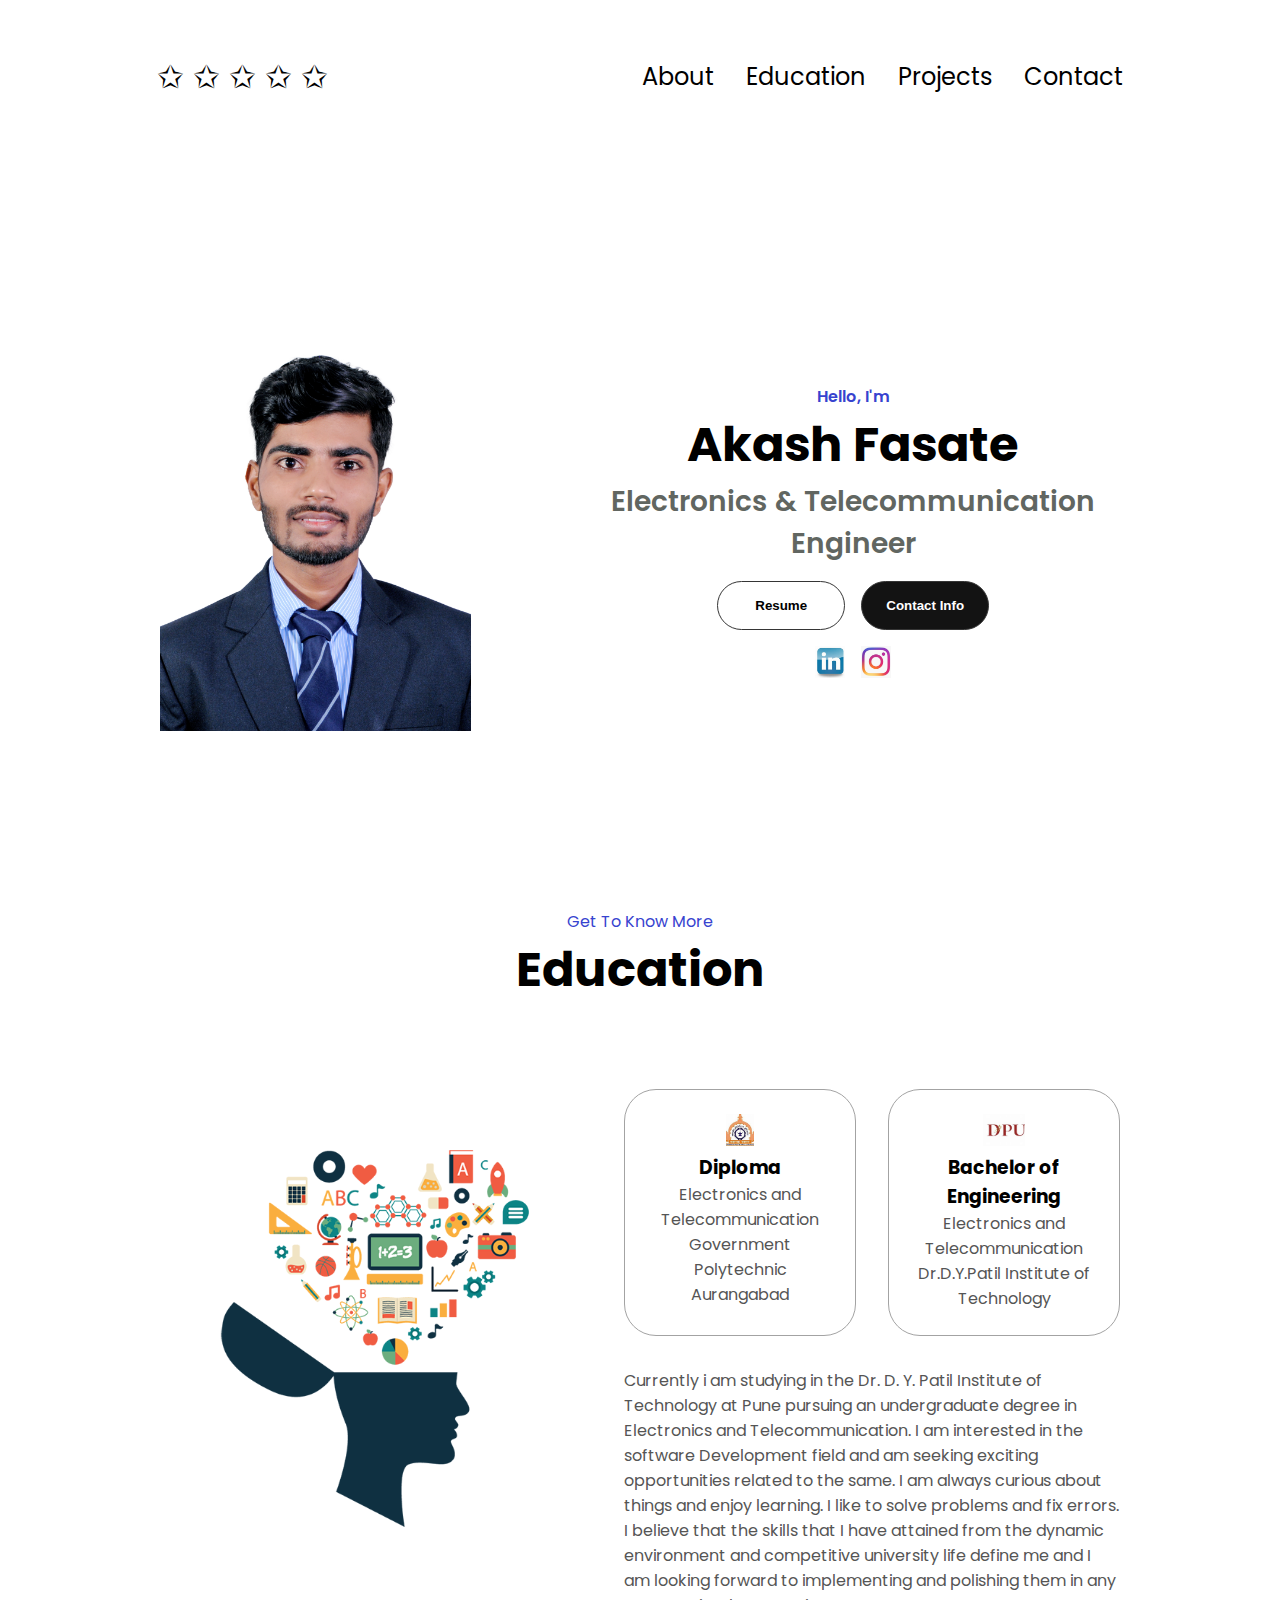
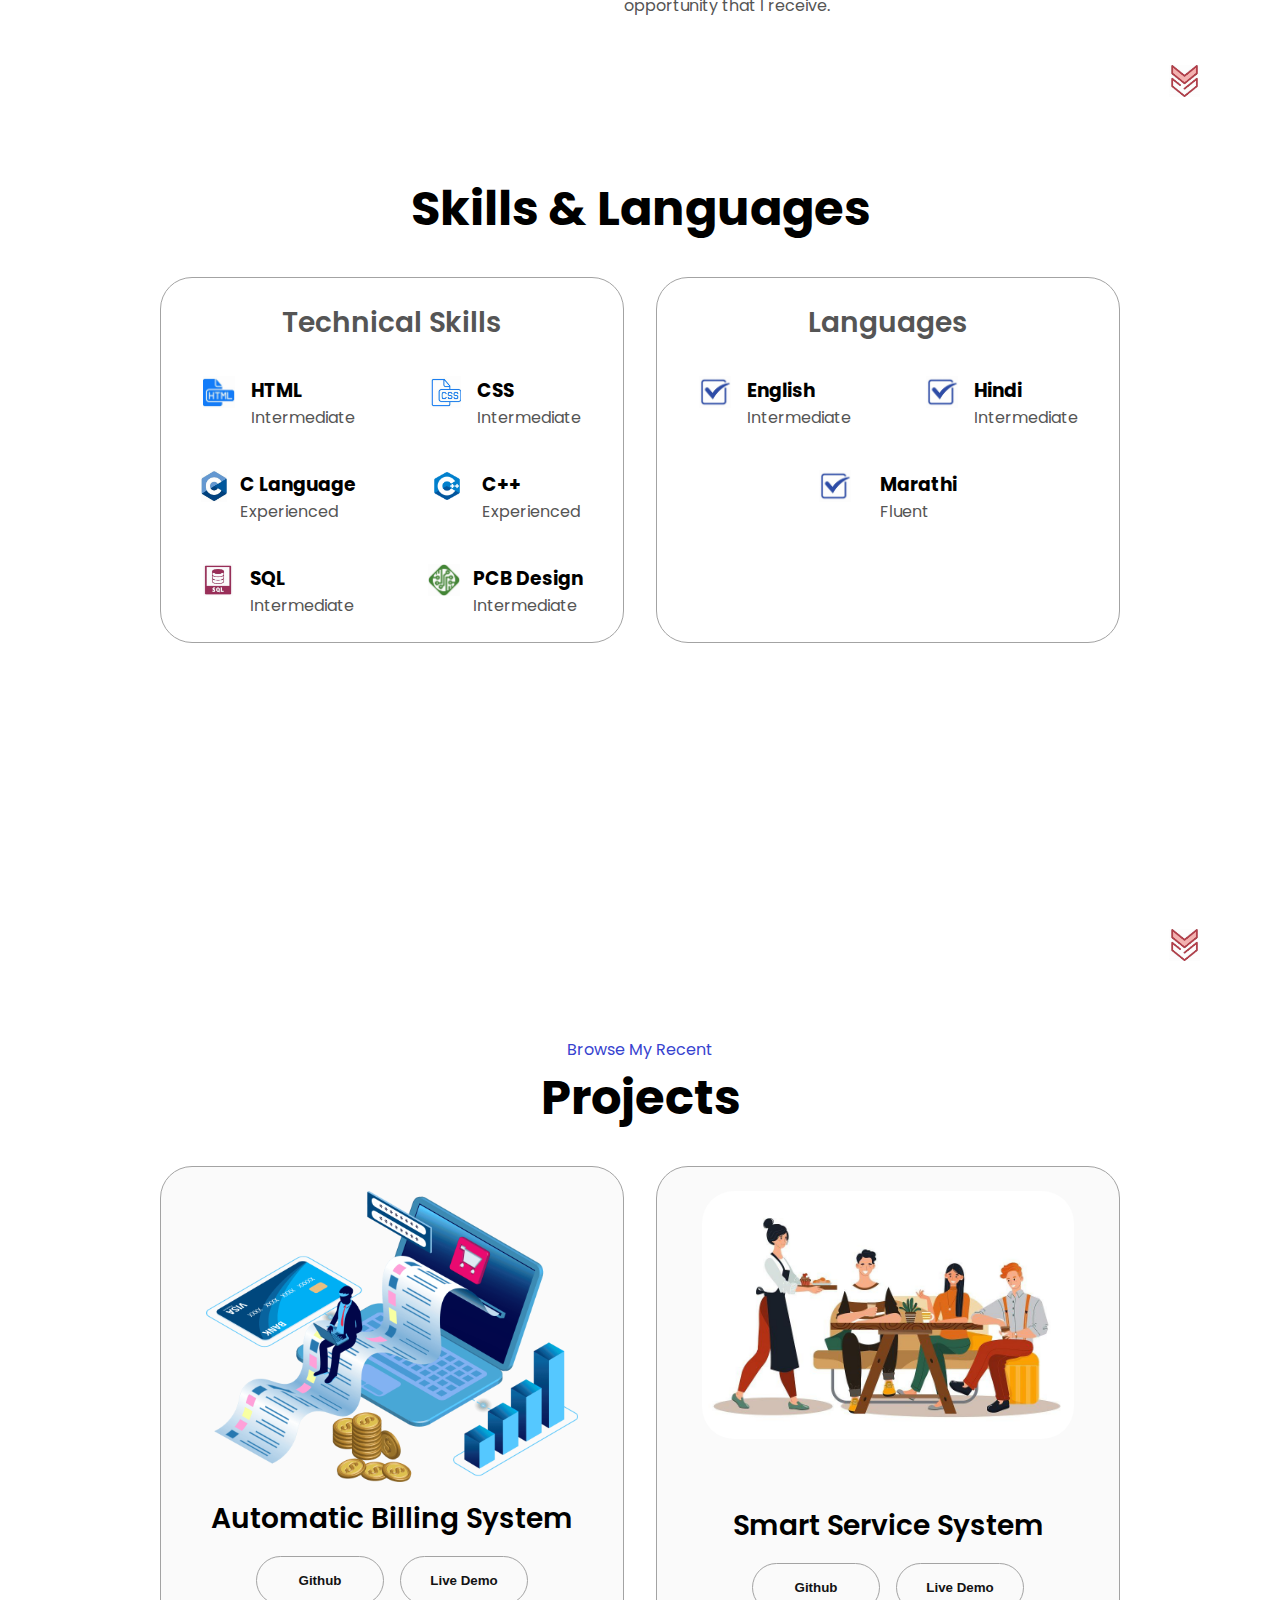
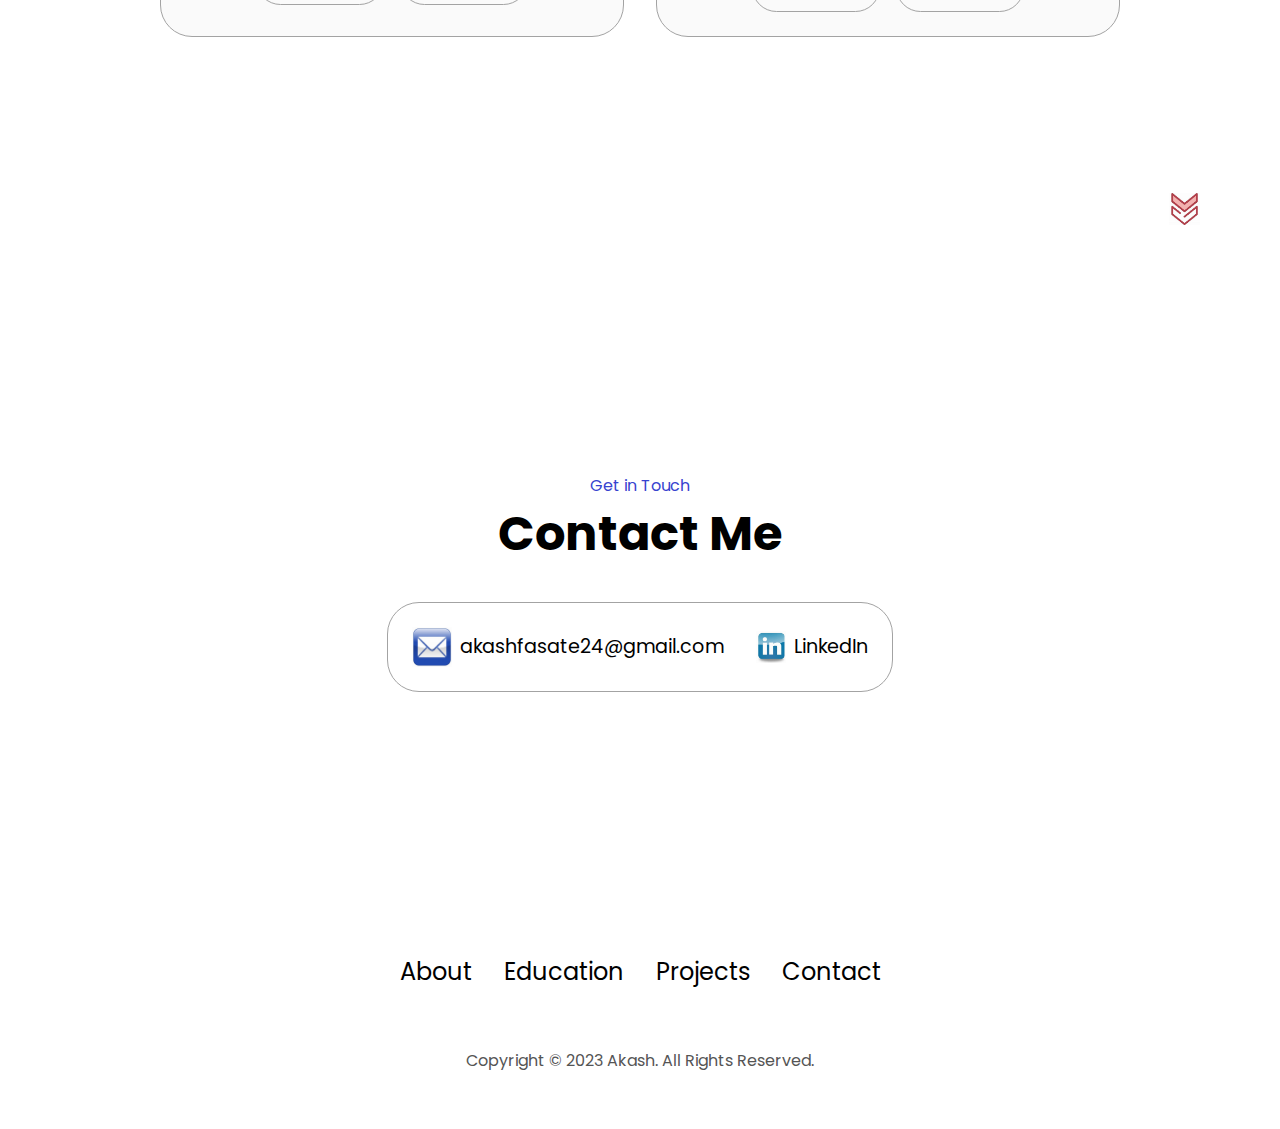
==== index.html @ 1e416995 "Add files via upload" ====
<!DOCTYPE html>
<html lang="en">
  <head>
    <meta charset="UTF-8" />
    <meta http-equiv="X-UA-Compatible" content="IE=edge" />
    <link rel="shortcut icon" href="Akash photo.jpg" type="image/x-icon">
    <meta name="viewport" content="width=device-width, initial-scale=1.0" />
    <title>Akash Fasate</title>
    <link rel="stylesheet" href="style.css" />
    <link rel="stylesheet" href="mediaqueries.css" />
  </head>
  <body>
    <nav id="desktop-nav">
      <div class="logo"> &#10025  &#10025 &#10025 &#10025 &#10025</div>
      <div>
        <ul class="nav-links">
          <li><a href="#about">About</a></li>
          <li><a href="#experience">Education</a></li>
          <li><a href="#projects">Projects</a></li>
          <li><a href="#contact">Contact</a></li>
        </ul>
      </div>
    </nav>
    <nav id="hamburger-nav">
      <div class="logo">&#10025  &#10025 &#10025 &#10025 &#10025</div>
      <div class="hamburger-menu">
        <div class="hamburger-icon" onclick="toggleMenu()">
          <span></span>
          <span></span>
          <span></span>
        </div>
        <div class="menu-links">
          <li><a href="#about" onclick="toggleMenu()">About</a></li>
          <li><a href="#experience" onclick="toggleMenu()">Experience</a></li>
          <li><a href="#projects" onclick="toggleMenu()">Projects</a></li>
          <li><a href="#contact" onclick="toggleMenu()">Contact</a></li>
        </div>
      </div>
    </nav>
    <section id="profile">
      <div class="section__pic-container">
        <img src="Akash photo.jpg" alt="Akash profile picture" />
      </div>
      <div class="section__text">
        <p class="section_text_p1">Hello, I'm</p>
        <h1 class="title">Akash Fasate</h1>
        <p class="section_text_p2">Electronics & Telecommunication Engineer</p>
        <div class="btn-container">
          <button
            class="btn btn-color-2">
            <a href="Resume.html">Resume</a>
           
          </button>
          <button class="btn btn-color-1" onclick="location.href='./#contact'">
            Contact Info
          </button>
        </div>
        <div id="socials-container">
          <img
            src="linked in.jpeg"
            alt="My LinkedIn profile"
            class="icon"
            onclick="location.href='https://linkedin.com/'"
          />
          <img
            src="insta.jpeg"
            alt="My insta profile"
            class="icon"
            onclick="location.href='https://instagram.com/_akash_fasate_24?utm_source=qr&igshid=NGExMmI2YTkyZg%3D%3D'"
          />
        </div>
      </div>
    </section>
    <section id="about">
      <p class="section_text_p1">Get To Know More</p>
      <h1 class="title">Education</h1>
      <div class="section-container">
        <div class="section__pic-container">
          <img
            src="main.png"
            alt="eduaction picture"
            class="about-pic"
          />
        </div>
        <div class="about-details-container">
          <div class="about-containers">
            <div class="details-container">
              <img
                src="gpa.jpeg"
                alt="Experience icon"
                class="icon"
              />
              <h3>Diploma</h3>
              <p>Electronics and Telecommunication<br />Government Polytechnic Aurangabad</p>
            </div>
            <div class="details-container">
              <img
                src="dpu.jpeg"
                alt="Education icon"
                class="icon"
              />
              <h3>Bachelor of Engineering</h3>
              <p>Electronics and Telecommunication<br />Dr.D.Y.Patil Institute of Technology</p>
            </div>
          </div>
          <div class="text-container">
            <p>
                Currently i am studying in the Dr. D. Y. Patil Institute of Technology at Pune  pursuing an undergraduate degree in Electronics and Telecommunication. I am interested in the software Development field and am seeking exciting opportunities related to the same. I am always curious about things and enjoy learning. I like to solve problems and fix errors. I believe that the skills that I have attained from the dynamic environment and competitive university life define me and I am looking forward to implementing and polishing them in any opportunity that I receive.
            </p>
          </div>
        </div>
      </div>
      <img
        src="arrow.jpeg"
        alt="Arrow icon"
        class="icon arrow"
        onclick="location.href='./#experience'"
      />
    </section>
    <section id="experience">
      <p class="section_text_p1"></p>
      <h1 class="title">Skills & Languages</h1>
      <div class="experience-details-container">
        <div class="about-containers">
          <div class="details-container">
            <h2 class="experience-sub-title">Technical Skills</h2>
            <div class="article-container">
              <article>
                <img
                  src="html.jpeg"
                  alt="html icon"
                  class="icon"
                />
                <div>
                  <h3>HTML</h3>
                  <p>Intermediate</p>
                </div>
              </article>
              <article>
                <img
                  src="css.jpeg"
                  alt="css icon"
                  class="icon"
                />
                <div>
                  <h3>CSS</h3>
                  <p>Intermediate</p>
                </div>
              </article>
              <article>
                <img
                  src="c.jpeg"
                  alt="c icon"
                  class="icon"
                />
                <div>
                  <h3>C Language</h3>
                  <p>Experienced</p>
                </div>
              </article>
              <article>
                <img
                  src="cpp.png"
                  alt="cpp icon"
                  class="icon"
                />
                <div>
                  <h3>C++</h3>
                  <p>Experienced</p>
                </div>
              </article>
              <article>
                <img
                  src="sql.jpeg"
                  alt="sql icon"
                  class="icon"
                />
                <div>
                  <h3>SQL</h3>
                  <p>Intermediate</p>
                </div>
              </article>
              <article>
                <img
                  src="pcb.jpeg"
                  alt="pcb"
                  class="icon"
                />
                <div>
                  <h3>PCB Design</h3>
                  <p>Intermediate</p>
                </div>
              </article>
            </div>
          </div>
          <div class="details-container">
            <h2 class="experience-sub-title">Languages</h2>
            <div class="article-container">
              <article>
                <img
                  src="right.jpeg"
                  alt="Experience icon"
                  class="icon"
                />
                <div>
                  <h3>English</h3>
                  <p>Intermediate</p>
                </div>
              </article>
              <article>
                <img
                  src="right.jpeg"
                  alt="Experience icon"
                  class="icon"
                />
                <div>
                  <h3>Hindi</h3>
                  <p>Intermediate</p>
                </div>
              </article>
              <article>
                <img
                  src="right.jpeg"
                  alt="Experience icon"
                  class="icon"
                />
                <div>
                  <h3>Marathi</h3>
                  <p>Fluent</p>
                </div>
              </article>
             
            </div>
          </div>
        </div>
      </div>
      <img
        src="arrow.jpeg"
        alt="Arrow icon"
        class="icon arrow"
        onclick="location.href='./#projects'"
      />
    </section>
    <section id="projects">
      <p class="section_text_p1">Browse My Recent</p>
      <h1 class="title">Projects</h1>
      <div class="experience-details-container">
        <div class="about-containers">
          <div class="details-container color-container">
            <div class="article-container">
              <img
                src="ak44.png"
                alt="Project 1"
                class="project-img"
              />
            </div>
            <h2 class="experience-sub-title project-title">Automatic Billing System</h2>
            <div class="btn-container">
              <button
                class="btn btn-color-2 project-btn"
                onclick="location.href='https://github.com/AkashFasate24'"
              >
                Github
              </button>
              <button
                class="btn btn-color-2 project-btn"
                onclick="location.href='https://github.com/AkashFasate24'"
              >
                Live Demo
              </button>
            </div>
          </div>
          <div class="details-container color-container">
            <div class="article-container">
              <img
                src="ak11.jpg"
                alt="Project 2"
                class="project-img"
              />
            </div>
            <br/>
            <br/>
            <h2 class="experience-sub-title project-title">Smart Service System</h2>
            <div class="btn-container">
              <button
                class="btn btn-color-2 project-btn"
                onclick="location.href='https://github.com/AkashFasate24'"
              >
                Github
              </button>
              <button
                class="btn btn-color-2 project-btn"
                onclick="location.href='https://github.com/AkashFasate24'"
              >
                Live Demo
              </button>
            </div>
          </div>
         
        </div>
      </div>
      <img
        src="arrow.jpeg"
        alt="Arrow icon"
        class="icon arrow"
        onclick="location.href='./#projects'"
      />
    </section>
    <section id="contact">
      <p class="section_text_p1">Get in Touch</p>
      <h1 class="title">Contact Me</h1>
      <div class="contact-info-upper-container">
        <div class="contact-info-container">
          <img
            src="email.jpeg"
            alt="Email icon"
            class="icon contact-icon email-icon"
          />
          <p><a href="mailto:examplemail@gmail.com">akashfasate24@gmail.com</a></p>
        </div>
        <div class="contact-info-container">
          <img
            src="linked in.jpeg"
            alt="LinkedIn icon"
            class="icon contact-icon"
          />
          <p><a href="https://www.linkedin.com/in/akash-fasate-5a538923b">LinkedIn</a></p>
        </div>
      </div>
    </section>
    <footer>
      <nav>
        <div class="nav-links-container">
          <ul class="nav-links">
            <li><a href="#about">About</a></li>
            <li><a href="#experience">Education</a></li>
            <li><a href="#projects">Projects</a></li>
            <li><a href="#contact">Contact</a></li>
          </ul>
        </div>
      </nav>
      <p>Copyright &#169; 2023 Akash. All Rights Reserved.</p>
    </footer>
    <script src="script.js"></script>
  </body>
</html>
---- style.css ----
/* GENERAL */

@import url("https://fonts.googleapis.com/css2?family=Poppins:wght@300;400;500;600&display=swap");

* {
  margin: 0;
  padding: 0;
}

body {
  font-family: "Poppins", sans-serif;
  
}

html {
  scroll-behavior: smooth;
}

p {
  color: rgb(85, 85, 85);
}

/* TRANSITION */

a,
.btn {
  transition: all 300ms ease;
}

/* DESKTOP NAV */

nav,
.nav-links {
  display: flex;
}

nav {
  justify-content: space-around;
  align-items: center;
  height: 17vh;
}

.nav-links {
  gap: 2rem;
  list-style: none;
  font-size: 1.5rem;
}

a {
  color: black;
  text-decoration: none;
  text-decoration-color: white;
}

a:hover {
  color: rgba(87, 90, 215, 0.899);
  text-decoration: underline;
  text-underline-offset: 1rem;
  text-decoration-color: rgb(240, 6, 6);
}

.logo {
  font-size: 2rem;
  
}

.logo:hover {
  cursor: default;
  color: rgba(226, 68, 20, 0.899);
}

/* HAMBURGER MENU */

#hamburger-nav {
  display: none;
}

.hamburger-menu {
  position: relative;
  display: inline-block;
}

.hamburger-icon {
  display: flex;
  flex-direction: column;
  justify-content: space-between;
  height: 24px;
  width: 30px;
  cursor: pointer;
}

.hamburger-icon span {
  width: 100%;
  height: 2px;
  background-color: black;
  transition: all 0.3 ease-in-out;
}

.menu-links {
  position: absolute;
  top: 100%;
  right: 0;
  background-color: white;
  width: fit-content;
  max-height: 0;
  overflow: hidden;
  transition: all 0.3 ease-in-out;
}

.menu-links a {
  display: block;
  padding: 10px;
  text-align: center;
  font-size: 1.5rem;
  color: black;
  text-decoration: none;
  transition: all 0.3 ease-in-out;
}

.menu-links li {
  list-style: none;
}

.menu-links.open {
  max-height: 300px;
}

.hamburger-icon.open span:first-child {
  transform: rotate(45deg) translate(10px, 5px);
}

.hamburger-icon.open span:nth-child(2) {
  opacity: 0;
}

.hamburger-icon.open span:last-child {
  transform: rotate(-45deg) translate(10px, -5px);
}

.hamburger-icon span:first-child {
  transform: none;
}

.hamburger-icon span:first-child {
  opacity: 1;
}

.hamburger-icon span:first-child {
  transform: none;
}

/* SECTIONS */

section {
  padding-top: 4vh;
  height: 96vh;
  margin: 0 10rem;
  box-sizing: border-box;
  min-height: fit-content;
}

.section-container {
  display: flex;
}

/* PROFILE SECTION */

#profile {
  display: flex;
  justify-content: center;
  gap: 5rem;
  height: 80vh;
}

.section__pic-container {
  display: flex;
  height: 400px;
  width: 400px;
  margin: auto 0;
  
}

.section__text {
  align-self: center;
  text-align: center;
}

.section__text p {
  font-weight: 600;
}

.section_text_p1 {
  text-align: center;
  color: rgb(55, 67, 207);
}

.section_text_p2 {
  font-size: 1.75rem;
  margin-bottom: 1rem;
  color: rgb(97, 102, 97);
}

.title {
  font-size: 3rem;
  text-align: center;
}

#socials-container {
  display: flex;
  justify-content: center;
  margin-top: 1rem;
  gap: 1rem;
}

/* ICONS */

.icon {
  cursor: pointer;
  height: 2rem;
}

/* BUTTONS */

.btn-container {
  display: flex;
  justify-content: center;
  gap: 1rem;
}

.btn {
  font-weight: 600;
  transition: all 300ms ease;
  padding: 1rem;
  width: 8rem;
  border-radius: 2rem;
}

.btn-color-1,
.btn-color-2 {
  border: rgb(53, 53, 53) 0.1rem solid;
}

.btn-color-1:hover,
.btn-color-2:hover {
  cursor: pointer;
  
}

.btn-color-1,
.btn-color-2:hover {
  background: rgb(19, 19, 19);
  color: white;
  
}

.btn-color-1:hover {
  background: rgb(0, 0, 0);
}

.btn-color-2 {
  background: none;
}

.btn-color-2:hover {
  border: rgb(255, 255, 255) 0.1rem solid;
}

.btn-container {
  gap: 1rem;
}

/* ABOUT SECTION */

#about {
  position: relative;
}

.about-containers {
  gap: 2rem;
  margin-bottom: 2rem;
  margin-top: 2rem;
}

.about-details-container {
  justify-content: center;
  flex-direction: column;
}

.about-containers,
.about-details-container {
  display: flex;
}

.about-pic {
  border-radius: 2rem;
  
}

.arrow {
  position: absolute;
  right: -5rem;
  bottom: 2.5rem;
}

.details-container {
  padding: 1.5rem;
  flex: 1;
  background: white;
  border-radius: 2rem;
  border: rgb(53, 53, 53) 0.1rem solid;
  border-color: rgb(163, 163, 163);
  text-align: center;
}

.section-container {
  gap: 4rem;
  height: 80%;
}

.section__pic-container {
  height: 400px;
  width: 400px;
  margin: auto 0;
}

/* EXPERIENCE SECTION */

#experience {
  position: relative;
}

.experience-sub-title {
  color: rgb(85, 85, 85);
  font-weight: 600;
  font-size: 1.75rem;
  margin-bottom: 2rem;
  display: flex;
  flex-direction: column;

}

.experience-details-container {
  display: flex;
  justify-content: center;
  flex-direction: column;
}

.article-container {
  display: flex;
  text-align: initial;
  flex-wrap: wrap;
  flex-direction: row;
  gap: 2.5rem;
  justify-content: space-around;
}

article {
  display: flex;
  width: 10rem;
  justify-content: space-around;
  gap: 0.5rem;
}

article .icon {
  cursor: default;
}


/* PROJECTS SECTION */

#projects {
  position: relative;
}

.color-container {
  border-color: rgb(163, 163, 163);
  background: rgb(250, 250, 250);
}

.project-img {
  border-radius: 2rem;
  width: 90%;
  height: 90%;
}

.project-title {
  margin: 1rem;
  color: black;
}

.project-btn {
  color: rgb(19, 19, 20);
  border-color: rgb(163, 163, 163);
}

/* CONTACT */

#contact {
  display: flex;
  justify-content: center;
  flex-direction: column;
  height: 70vh;
}

.contact-info-upper-container {
  display: flex;
  justify-content: center;
  border-radius: 2rem;
  border: rgb(53, 53, 53) 0.1rem solid;
  border-color: rgb(163, 163, 163);
  background: (250, 250, 250);
  margin: 2rem auto;
  padding: 0.5rem;
}

.contact-info-container {
  display: flex;
  align-items: center;
  justify-content: center;
  gap: 0.5rem;
  margin: 1rem;
}

.contact-info-container p {
  font-size: larger;
}

.contact-icon {
  cursor: default;
}

.email-icon {
  height: 2.5rem;
}

/* FOOTER SECTION */

footer {
  height: 26vh;
  margin: 0 1rem;
}

footer p {
  text-align: center;
}
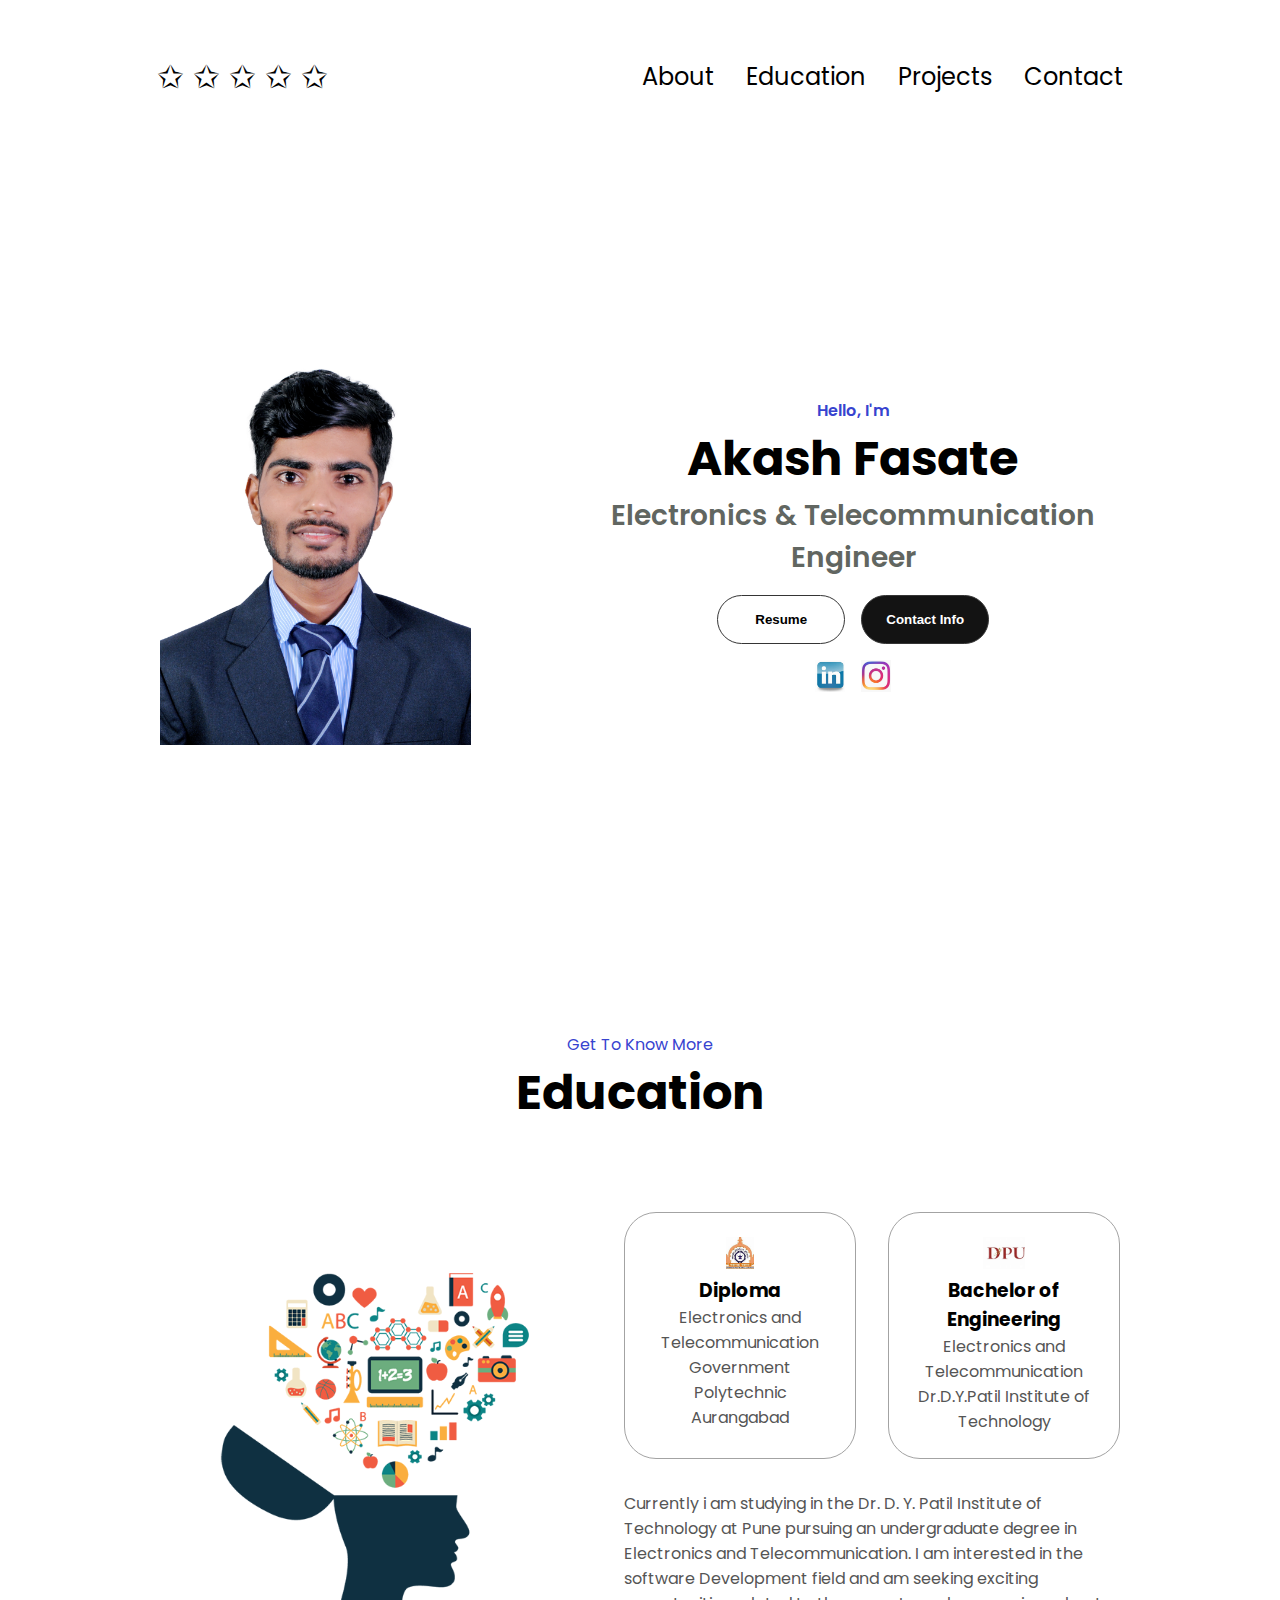
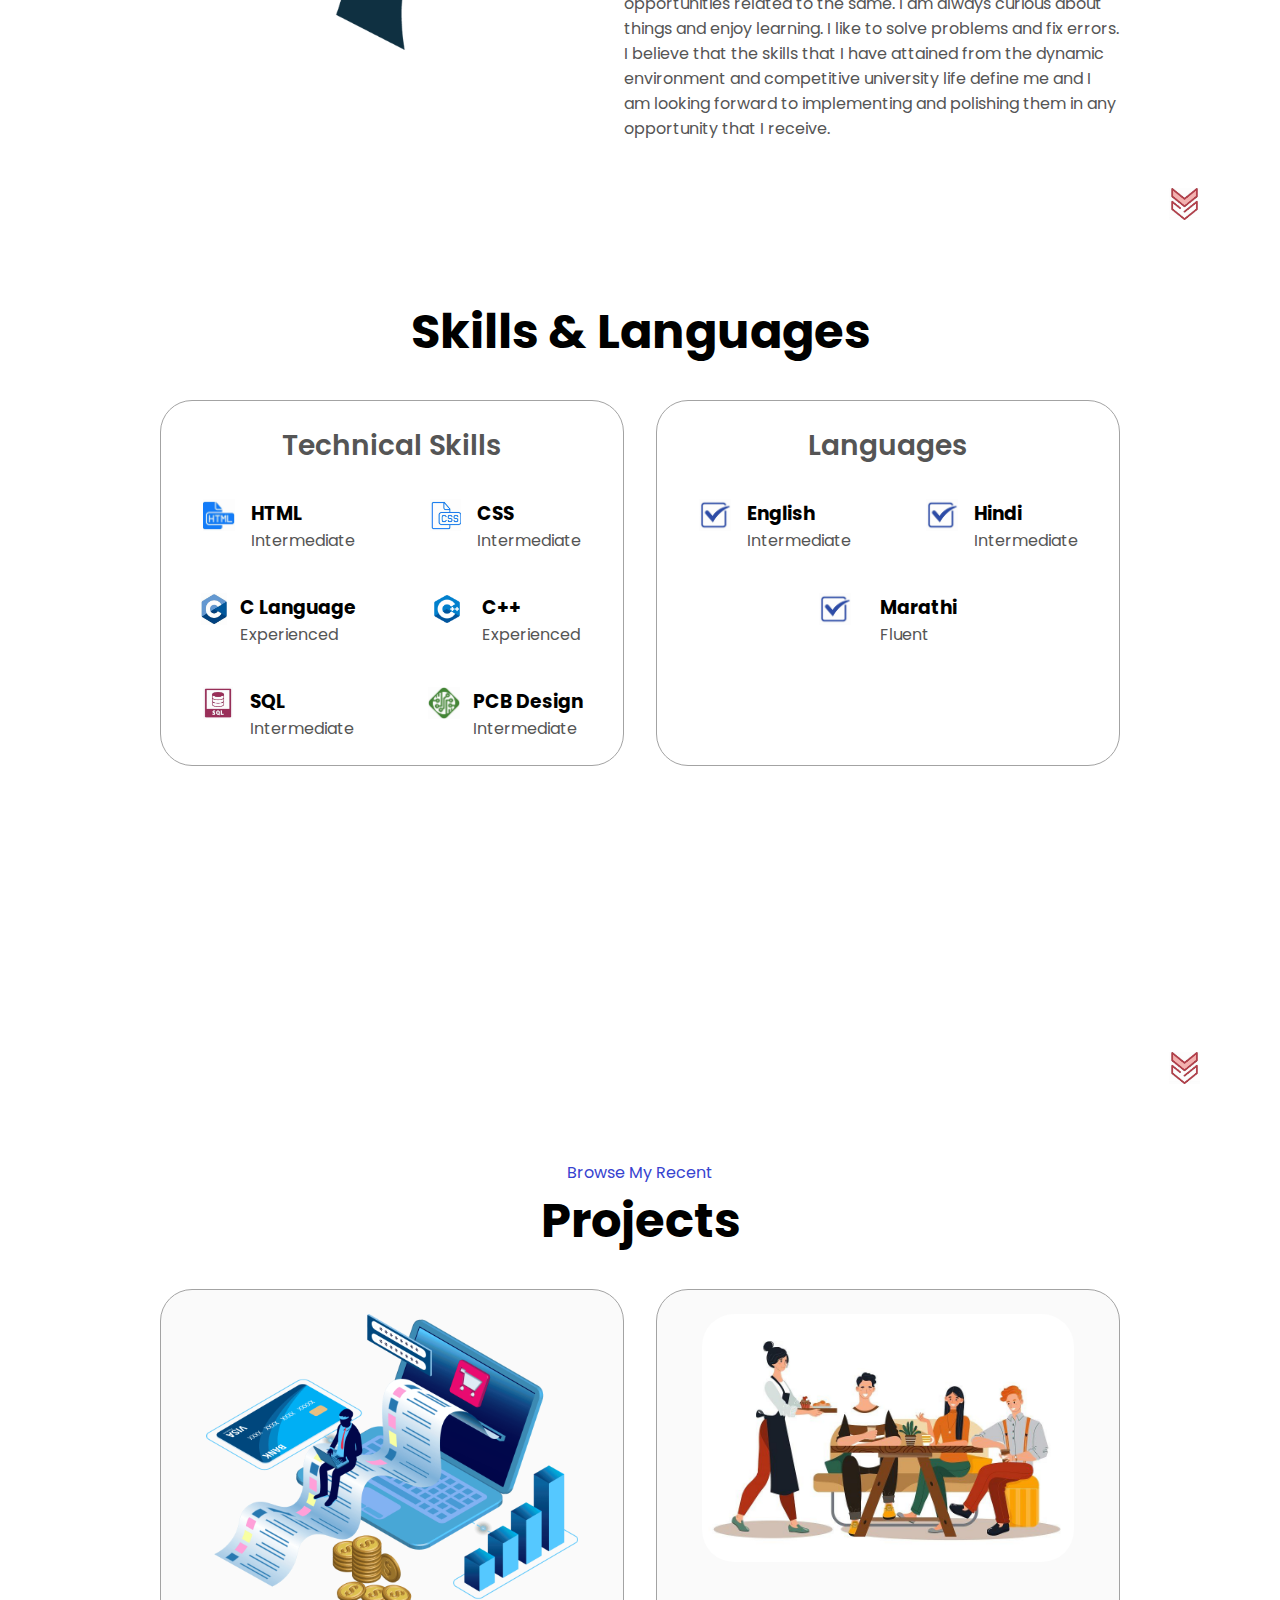
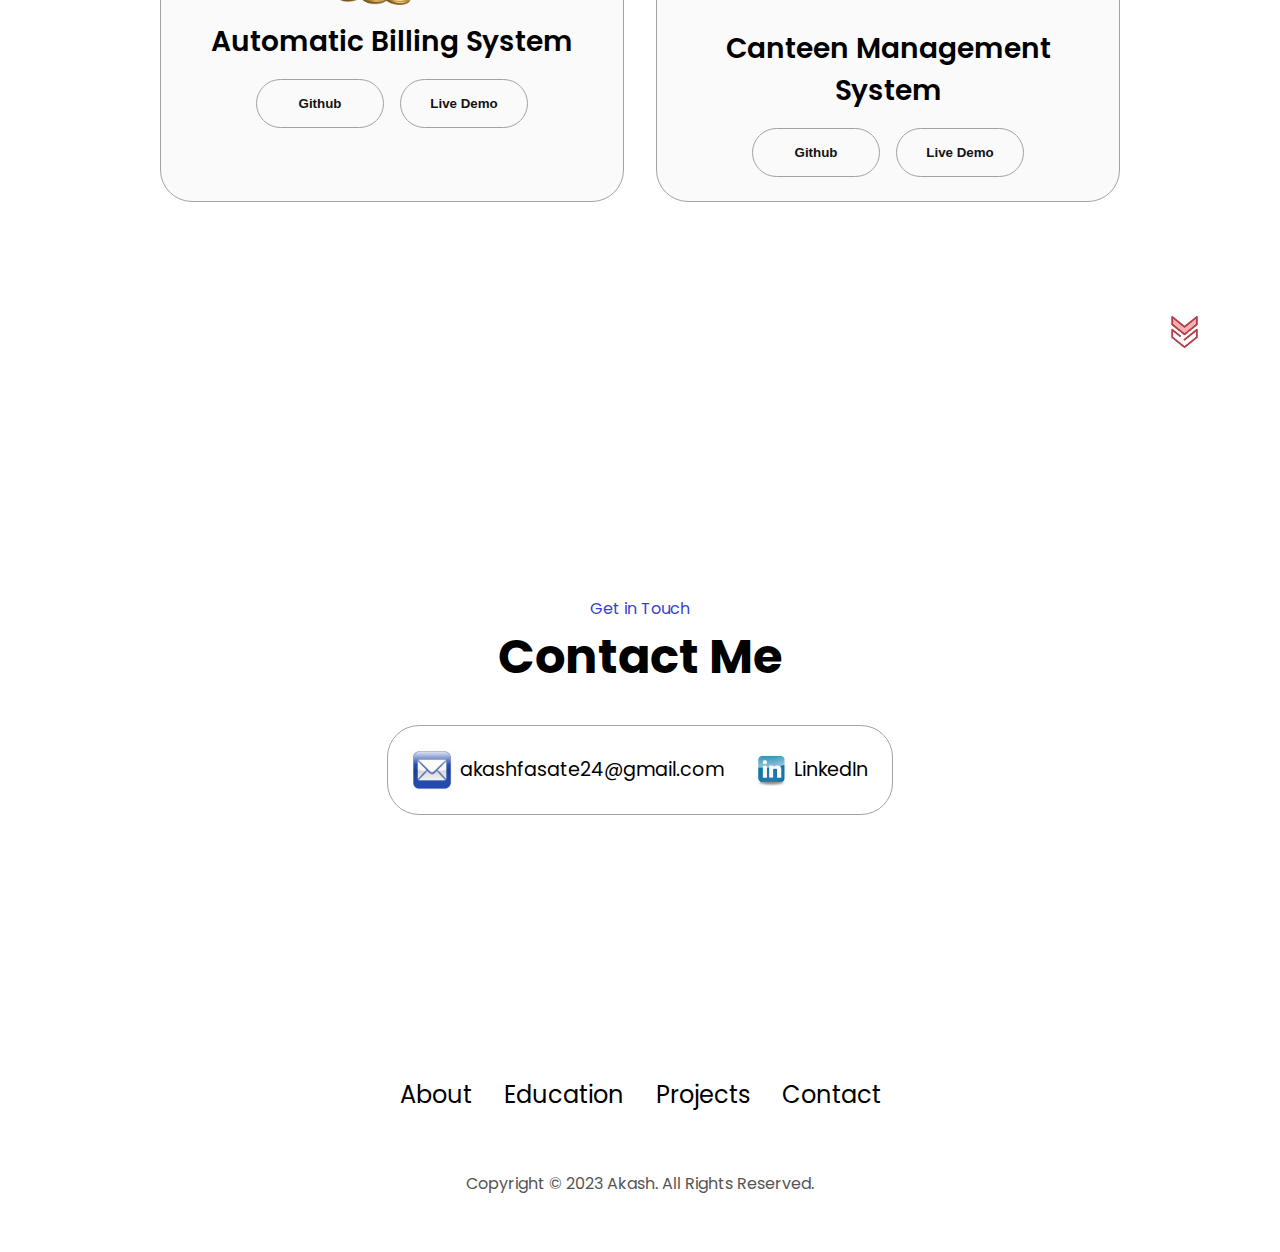
==== commit 2d3b632d: "Add full file" ====
--- a/index.html
+++ b/index.html
@@ -1,346 +1,346 @@
-<!DOCTYPE html>
-<html lang="en">
-  <head>
-    <meta charset="UTF-8" />
-    <meta http-equiv="X-UA-Compatible" content="IE=edge" />
-    <link rel="shortcut icon" href="Akash photo.jpg" type="image/x-icon">
-    <meta name="viewport" content="width=device-width, initial-scale=1.0" />
-    <title>Akash Fasate</title>
-    <link rel="stylesheet" href="style.css" />
-    <link rel="stylesheet" href="mediaqueries.css" />
-  </head>
-  <body>
-    <nav id="desktop-nav">
-      <div class="logo"> &#10025  &#10025 &#10025 &#10025 &#10025</div>
-      <div>
-        <ul class="nav-links">
-          <li><a href="#about">About</a></li>
-          <li><a href="#experience">Education</a></li>
-          <li><a href="#projects">Projects</a></li>
-          <li><a href="#contact">Contact</a></li>
-        </ul>
-      </div>
-    </nav>
-    <nav id="hamburger-nav">
-      <div class="logo">&#10025  &#10025 &#10025 &#10025 &#10025</div>
-      <div class="hamburger-menu">
-        <div class="hamburger-icon" onclick="toggleMenu()">
-          <span></span>
-          <span></span>
-          <span></span>
-        </div>
-        <div class="menu-links">
-          <li><a href="#about" onclick="toggleMenu()">About</a></li>
-          <li><a href="#experience" onclick="toggleMenu()">Experience</a></li>
-          <li><a href="#projects" onclick="toggleMenu()">Projects</a></li>
-          <li><a href="#contact" onclick="toggleMenu()">Contact</a></li>
-        </div>
-      </div>
-    </nav>
-    <section id="profile">
-      <div class="section__pic-container">
-        <img src="Akash photo.jpg" alt="Akash profile picture" />
-      </div>
-      <div class="section__text">
-        <p class="section_text_p1">Hello, I'm</p>
-        <h1 class="title">Akash Fasate</h1>
-        <p class="section_text_p2">Electronics & Telecommunication Engineer</p>
-        <div class="btn-container">
-          <button
-            class="btn btn-color-2">
-            <a href="Resume.html">Resume</a>
-           
-          </button>
-          <button class="btn btn-color-1" onclick="location.href='./#contact'">
-            Contact Info
-          </button>
-        </div>
-        <div id="socials-container">
-          <img
-            src="linked in.jpeg"
-            alt="My LinkedIn profile"
-            class="icon"
-            onclick="location.href='https://linkedin.com/'"
-          />
-          <img
-            src="insta.jpeg"
-            alt="My insta profile"
-            class="icon"
-            onclick="location.href='https://instagram.com/_akash_fasate_24?utm_source=qr&igshid=NGExMmI2YTkyZg%3D%3D'"
-          />
-        </div>
-      </div>
-    </section>
-    <section id="about">
-      <p class="section_text_p1">Get To Know More</p>
-      <h1 class="title">Education</h1>
-      <div class="section-container">
-        <div class="section__pic-container">
-          <img
-            src="main.png"
-            alt="eduaction picture"
-            class="about-pic"
-          />
-        </div>
-        <div class="about-details-container">
-          <div class="about-containers">
-            <div class="details-container">
-              <img
-                src="gpa.jpeg"
-                alt="Experience icon"
-                class="icon"
-              />
-              <h3>Diploma</h3>
-              <p>Electronics and Telecommunication<br />Government Polytechnic Aurangabad</p>
-            </div>
-            <div class="details-container">
-              <img
-                src="dpu.jpeg"
-                alt="Education icon"
-                class="icon"
-              />
-              <h3>Bachelor of Engineering</h3>
-              <p>Electronics and Telecommunication<br />Dr.D.Y.Patil Institute of Technology</p>
-            </div>
-          </div>
-          <div class="text-container">
-            <p>
-                Currently i am studying in the Dr. D. Y. Patil Institute of Technology at Pune  pursuing an undergraduate degree in Electronics and Telecommunication. I am interested in the software Development field and am seeking exciting opportunities related to the same. I am always curious about things and enjoy learning. I like to solve problems and fix errors. I believe that the skills that I have attained from the dynamic environment and competitive university life define me and I am looking forward to implementing and polishing them in any opportunity that I receive.
-            </p>
-          </div>
-        </div>
-      </div>
-      <img
-        src="arrow.jpeg"
-        alt="Arrow icon"
-        class="icon arrow"
-        onclick="location.href='./#experience'"
-      />
-    </section>
-    <section id="experience">
-      <p class="section_text_p1"></p>
-      <h1 class="title">Skills & Languages</h1>
-      <div class="experience-details-container">
-        <div class="about-containers">
-          <div class="details-container">
-            <h2 class="experience-sub-title">Technical Skills</h2>
-            <div class="article-container">
-              <article>
-                <img
-                  src="html.jpeg"
-                  alt="html icon"
-                  class="icon"
-                />
-                <div>
-                  <h3>HTML</h3>
-                  <p>Intermediate</p>
-                </div>
-              </article>
-              <article>
-                <img
-                  src="css.jpeg"
-                  alt="css icon"
-                  class="icon"
-                />
-                <div>
-                  <h3>CSS</h3>
-                  <p>Intermediate</p>
-                </div>
-              </article>
-              <article>
-                <img
-                  src="c.jpeg"
-                  alt="c icon"
-                  class="icon"
-                />
-                <div>
-                  <h3>C Language</h3>
-                  <p>Experienced</p>
-                </div>
-              </article>
-              <article>
-                <img
-                  src="cpp.png"
-                  alt="cpp icon"
-                  class="icon"
-                />
-                <div>
-                  <h3>C++</h3>
-                  <p>Experienced</p>
-                </div>
-              </article>
-              <article>
-                <img
-                  src="sql.jpeg"
-                  alt="sql icon"
-                  class="icon"
-                />
-                <div>
-                  <h3>SQL</h3>
-                  <p>Intermediate</p>
-                </div>
-              </article>
-              <article>
-                <img
-                  src="pcb.jpeg"
-                  alt="pcb"
-                  class="icon"
-                />
-                <div>
-                  <h3>PCB Design</h3>
-                  <p>Intermediate</p>
-                </div>
-              </article>
-            </div>
-          </div>
-          <div class="details-container">
-            <h2 class="experience-sub-title">Languages</h2>
-            <div class="article-container">
-              <article>
-                <img
-                  src="right.jpeg"
-                  alt="Experience icon"
-                  class="icon"
-                />
-                <div>
-                  <h3>English</h3>
-                  <p>Intermediate</p>
-                </div>
-              </article>
-              <article>
-                <img
-                  src="right.jpeg"
-                  alt="Experience icon"
-                  class="icon"
-                />
-                <div>
-                  <h3>Hindi</h3>
-                  <p>Intermediate</p>
-                </div>
-              </article>
-              <article>
-                <img
-                  src="right.jpeg"
-                  alt="Experience icon"
-                  class="icon"
-                />
-                <div>
-                  <h3>Marathi</h3>
-                  <p>Fluent</p>
-                </div>
-              </article>
-             
-            </div>
-          </div>
-        </div>
-      </div>
-      <img
-        src="arrow.jpeg"
-        alt="Arrow icon"
-        class="icon arrow"
-        onclick="location.href='./#projects'"
-      />
-    </section>
-    <section id="projects">
-      <p class="section_text_p1">Browse My Recent</p>
-      <h1 class="title">Projects</h1>
-      <div class="experience-details-container">
-        <div class="about-containers">
-          <div class="details-container color-container">
-            <div class="article-container">
-              <img
-                src="ak44.png"
-                alt="Project 1"
-                class="project-img"
-              />
-            </div>
-            <h2 class="experience-sub-title project-title">Automatic Billing System</h2>
-            <div class="btn-container">
-              <button
-                class="btn btn-color-2 project-btn"
-                onclick="location.href='https://github.com/AkashFasate24'"
-              >
-                Github
-              </button>
-              <button
-                class="btn btn-color-2 project-btn"
-                onclick="location.href='https://github.com/AkashFasate24'"
-              >
-                Live Demo
-              </button>
-            </div>
-          </div>
-          <div class="details-container color-container">
-            <div class="article-container">
-              <img
-                src="ak11.jpg"
-                alt="Project 2"
-                class="project-img"
-              />
-            </div>
-            <br/>
-            <br/>
-            <h2 class="experience-sub-title project-title">Smart Service System</h2>
-            <div class="btn-container">
-              <button
-                class="btn btn-color-2 project-btn"
-                onclick="location.href='https://github.com/AkashFasate24'"
-              >
-                Github
-              </button>
-              <button
-                class="btn btn-color-2 project-btn"
-                onclick="location.href='https://github.com/AkashFasate24'"
-              >
-                Live Demo
-              </button>
-            </div>
-          </div>
-         
-        </div>
-      </div>
-      <img
-        src="arrow.jpeg"
-        alt="Arrow icon"
-        class="icon arrow"
-        onclick="location.href='./#projects'"
-      />
-    </section>
-    <section id="contact">
-      <p class="section_text_p1">Get in Touch</p>
-      <h1 class="title">Contact Me</h1>
-      <div class="contact-info-upper-container">
-        <div class="contact-info-container">
-          <img
-            src="email.jpeg"
-            alt="Email icon"
-            class="icon contact-icon email-icon"
-          />
-          <p><a href="mailto:examplemail@gmail.com">akashfasate24@gmail.com</a></p>
-        </div>
-        <div class="contact-info-container">
-          <img
-            src="linked in.jpeg"
-            alt="LinkedIn icon"
-            class="icon contact-icon"
-          />
-          <p><a href="https://www.linkedin.com/in/akash-fasate-5a538923b">LinkedIn</a></p>
-        </div>
-      </div>
-    </section>
-    <footer>
-      <nav>
-        <div class="nav-links-container">
-          <ul class="nav-links">
-            <li><a href="#about">About</a></li>
-            <li><a href="#experience">Education</a></li>
-            <li><a href="#projects">Projects</a></li>
-            <li><a href="#contact">Contact</a></li>
-          </ul>
-        </div>
-      </nav>
-      <p>Copyright &#169; 2023 Akash. All Rights Reserved.</p>
-    </footer>
-    <script src="script.js"></script>
-  </body>
+<!DOCTYPE html>
+<html lang="en">
+  <head>
+    <meta charset="UTF-8" />
+    <meta http-equiv="X-UA-Compatible" content="IE=edge" />
+    <link rel="shortcut icon" href="Akash photo.jpg" type="image/x-icon">
+    <meta name="viewport" content="width=device-width, initial-scale=1.0" />
+    <title>Akash Fasate</title>
+    <link rel="stylesheet" href="style.css" />
+    <link rel="stylesheet" href="mediaqueries.css" />
+  </head>
+  <body>
+    <nav id="desktop-nav">
+      <div class="logo"> &#10025  &#10025 &#10025 &#10025 &#10025</div>
+      <div>
+        <ul class="nav-links">
+          <li><a href="#about">About</a></li>
+          <li><a href="#experience">Education</a></li>
+          <li><a href="#projects">Projects</a></li>
+          <li><a href="#contact">Contact</a></li>
+        </ul>
+      </div>
+    </nav>
+    <nav id="hamburger-nav">
+      <div class="logo">&#10025  &#10025 &#10025 &#10025 &#10025</div>
+      <div class="hamburger-menu">
+        <div class="hamburger-icon" onclick="toggleMenu()">
+          <span></span>
+          <span></span>
+          <span></span>
+        </div>
+        <div class="menu-links">
+          <li><a href="#about" onclick="toggleMenu()">About</a></li>
+          <li><a href="#experience" onclick="toggleMenu()">Experience</a></li>
+          <li><a href="#projects" onclick="toggleMenu()">Projects</a></li>
+          <li><a href="#contact" onclick="toggleMenu()">Contact</a></li>
+        </div>
+      </div>
+    </nav>
+    <section id="profile">
+      <div class="section__pic-container">
+        <img src="Akash photo.jpg" alt="Akash profile picture" />
+      </div>
+      <div class="section__text">
+        <p class="section_text_p1">Hello, I'm</p>
+        <h1 class="title">Akash Fasate</h1>
+        <p class="section_text_p2">Electronics & Telecommunication Engineer</p>
+        <div class="btn-container">
+          <button
+            class="btn btn-color-2">
+            <a href="Resume.html">Resume</a>
+           
+          </button>
+          <button class="btn btn-color-1" onclick="location.href='./#contact'">
+            Contact Info
+          </button>
+        </div>
+        <div id="socials-container">
+          <img
+            src="linked in.jpeg"
+            alt="My LinkedIn profile"
+            class="icon"
+            onclick="location.href='https://linkedin.com/'"
+          />
+          <img
+            src="insta.jpeg"
+            alt="My insta profile"
+            class="icon"
+            onclick="location.href='https://instagram.com/_akash_fasate_24?utm_source=qr&igshid=NGExMmI2YTkyZg%3D%3D'"
+          />
+        </div>
+      </div>
+    </section>
+    <section id="about">
+      <p class="section_text_p1">Get To Know More</p>
+      <h1 class="title">Education</h1>
+      <div class="section-container">
+        <div class="section__pic-container">
+          <img
+            src="main.png"
+            alt="eduaction picture"
+            class="about-pic"
+          />
+        </div>
+        <div class="about-details-container">
+          <div class="about-containers">
+            <div class="details-container">
+              <img
+                src="gpa.jpeg"
+                alt="Experience icon"
+                class="icon"
+              />
+              <h3>Diploma</h3>
+              <p>Electronics and Telecommunication<br />Government Polytechnic Aurangabad</p>
+            </div>
+            <div class="details-container">
+              <img
+                src="dpu.jpeg"
+                alt="Education icon"
+                class="icon"
+              />
+              <h3>Bachelor of Engineering</h3>
+              <p>Electronics and Telecommunication<br />Dr.D.Y.Patil Institute of Technology</p>
+            </div>
+          </div>
+          <div class="text-container">
+            <p>
+                Currently i am studying in the Dr. D. Y. Patil Institute of Technology at Pune  pursuing an undergraduate degree in Electronics and Telecommunication. I am interested in the software Development field and am seeking exciting opportunities related to the same. I am always curious about things and enjoy learning. I like to solve problems and fix errors. I believe that the skills that I have attained from the dynamic environment and competitive university life define me and I am looking forward to implementing and polishing them in any opportunity that I receive.
+            </p>
+          </div>
+        </div>
+      </div>
+      <img
+        src="arrow.jpeg"
+        alt="Arrow icon"
+        class="icon arrow"
+        onclick="location.href='./#experience'"
+      />
+    </section>
+    <section id="experience">
+      <p class="section_text_p1"></p>
+      <h1 class="title">Skills & Languages</h1>
+      <div class="experience-details-container">
+        <div class="about-containers">
+          <div class="details-container">
+            <h2 class="experience-sub-title">Technical Skills</h2>
+            <div class="article-container">
+              <article>
+                <img
+                  src="html.jpeg"
+                  alt="html icon"
+                  class="icon"
+                />
+                <div>
+                  <h3>HTML</h3>
+                  <p>Intermediate</p>
+                </div>
+              </article>
+              <article>
+                <img
+                  src="css.jpeg"
+                  alt="css icon"
+                  class="icon"
+                />
+                <div>
+                  <h3>CSS</h3>
+                  <p>Intermediate</p>
+                </div>
+              </article>
+              <article>
+                <img
+                  src="c.jpeg"
+                  alt="c icon"
+                  class="icon"
+                />
+                <div>
+                  <h3>C Language</h3>
+                  <p>Experienced</p>
+                </div>
+              </article>
+              <article>
+                <img
+                  src="cpp.png"
+                  alt="cpp icon"
+                  class="icon"
+                />
+                <div>
+                  <h3>C++</h3>
+                  <p>Experienced</p>
+                </div>
+              </article>
+              <article>
+                <img
+                  src="sql.jpeg"
+                  alt="sql icon"
+                  class="icon"
+                />
+                <div>
+                  <h3>SQL</h3>
+                  <p>Intermediate</p>
+                </div>
+              </article>
+              <article>
+                <img
+                  src="pcb.jpeg"
+                  alt="pcb"
+                  class="icon"
+                />
+                <div>
+                  <h3>PCB Design</h3>
+                  <p>Intermediate</p>
+                </div>
+              </article>
+            </div>
+          </div>
+          <div class="details-container">
+            <h2 class="experience-sub-title">Languages</h2>
+            <div class="article-container">
+              <article>
+                <img
+                  src="right.jpeg"
+                  alt="Experience icon"
+                  class="icon"
+                />
+                <div>
+                  <h3>English</h3>
+                  <p>Intermediate</p>
+                </div>
+              </article>
+              <article>
+                <img
+                  src="right.jpeg"
+                  alt="Experience icon"
+                  class="icon"
+                />
+                <div>
+                  <h3>Hindi</h3>
+                  <p>Intermediate</p>
+                </div>
+              </article>
+              <article>
+                <img
+                  src="right.jpeg"
+                  alt="Experience icon"
+                  class="icon"
+                />
+                <div>
+                  <h3>Marathi</h3>
+                  <p>Fluent</p>
+                </div>
+              </article>
+             
+            </div>
+          </div>
+        </div>
+      </div>
+      <img
+        src="arrow.jpeg"
+        alt="Arrow icon"
+        class="icon arrow"
+        onclick="location.href='./#projects'"
+      />
+    </section>
+    <section id="projects">
+      <p class="section_text_p1">Browse My Recent</p>
+      <h1 class="title">Projects</h1>
+      <div class="experience-details-container">
+        <div class="about-containers">
+          <div class="details-container color-container">
+            <div class="article-container">
+              <img
+                src="ak44.png"
+                alt="Project 1"
+                class="project-img"
+              />
+            </div>
+            <h2 class="experience-sub-title project-title">Automatic Billing System</h2>
+            <div class="btn-container">
+              <button
+                class="btn btn-color-2 project-btn"
+                onclick="location.href='https://github.com/AkashFasate24'"
+              >
+                Github
+              </button>
+              <button
+                class="btn btn-color-2 project-btn"
+                onclick="location.href='https://github.com/AkashFasate24'"
+              >
+                Live Demo
+              </button>
+            </div>
+          </div>
+          <div class="details-container color-container">
+            <div class="article-container">
+              <img
+                src="ak11.jpg"
+                alt="Project 2"
+                class="project-img"
+              />
+            </div>
+            <br/>
+            <br/>
+            <h2 class="experience-sub-title project-title">Canteen Management System</h2>
+            <div class="btn-container">
+              <button
+                class="btn btn-color-2 project-btn"
+                onclick="location.href='https://github.com/AkashFasate24/Canteen-'"
+              >
+                Github
+              </button>
+              <button
+                class="btn btn-color-2 project-btn"
+                onclick="location.href='https://github.com/AkashFasate24/Canteen-'"
+              >
+                Live Demo
+              </button>
+            </div>
+          </div>
+         
+        </div>
+      </div>
+      <img
+        src="arrow.jpeg"
+        alt="Arrow icon"
+        class="icon arrow"
+        onclick="location.href='./#projects'"
+      />
+    </section>
+    <section id="contact">
+      <p class="section_text_p1">Get in Touch</p>
+      <h1 class="title">Contact Me</h1>
+      <div class="contact-info-upper-container">
+        <div class="contact-info-container">
+          <img
+            src="email.jpeg"
+            alt="Email icon"
+            class="icon contact-icon email-icon"
+          />
+          <p><a href="mailto:examplemail@gmail.com">akashfasate24@gmail.com</a></p>
+        </div>
+        <div class="contact-info-container">
+          <img
+            src="linked in.jpeg"
+            alt="LinkedIn icon"
+            class="icon contact-icon"
+          />
+          <p><a href="https://www.linkedin.com/in/akash-fasate-5a538923b">LinkedIn</a></p>
+        </div>
+      </div>
+    </section>
+    <footer>
+      <nav>
+        <div class="nav-links-container">
+          <ul class="nav-links">
+            <li><a href="#about">About</a></li>
+            <li><a href="#experience">Education</a></li>
+            <li><a href="#projects">Projects</a></li>
+            <li><a href="#contact">Contact</a></li>
+          </ul>
+        </div>
+      </nav>
+      <p>Copyright &#169; 2023 Akash. All Rights Reserved.</p>
+    </footer>
+    <script src="script.js"></script>
+  </body>
 </html>--- a/style.css
+++ b/style.css
@@ -1,445 +1,445 @@
-/* GENERAL */
-
-@import url("https://fonts.googleapis.com/css2?family=Poppins:wght@300;400;500;600&display=swap");
-
-* {
-  margin: 0;
-  padding: 0;
-}
-
-body {
-  font-family: "Poppins", sans-serif;
-  
-}
-
-html {
-  scroll-behavior: smooth;
-}
-
-p {
-  color: rgb(85, 85, 85);
-}
-
-/* TRANSITION */
-
-a,
-.btn {
-  transition: all 300ms ease;
-}
-
-/* DESKTOP NAV */
-
-nav,
-.nav-links {
-  display: flex;
-}
-
-nav {
-  justify-content: space-around;
-  align-items: center;
-  height: 17vh;
-}
-
-.nav-links {
-  gap: 2rem;
-  list-style: none;
-  font-size: 1.5rem;
-}
-
-a {
-  color: black;
-  text-decoration: none;
-  text-decoration-color: white;
-}
-
-a:hover {
-  color: rgba(87, 90, 215, 0.899);
-  text-decoration: underline;
-  text-underline-offset: 1rem;
-  text-decoration-color: rgb(240, 6, 6);
-}
-
-.logo {
-  font-size: 2rem;
-  
-}
-
-.logo:hover {
-  cursor: default;
-  color: rgba(226, 68, 20, 0.899);
-}
-
-/* HAMBURGER MENU */
-
-#hamburger-nav {
-  display: none;
-}
-
-.hamburger-menu {
-  position: relative;
-  display: inline-block;
-}
-
-.hamburger-icon {
-  display: flex;
-  flex-direction: column;
-  justify-content: space-between;
-  height: 24px;
-  width: 30px;
-  cursor: pointer;
-}
-
-.hamburger-icon span {
-  width: 100%;
-  height: 2px;
-  background-color: black;
-  transition: all 0.3 ease-in-out;
-}
-
-.menu-links {
-  position: absolute;
-  top: 100%;
-  right: 0;
-  background-color: white;
-  width: fit-content;
-  max-height: 0;
-  overflow: hidden;
-  transition: all 0.3 ease-in-out;
-}
-
-.menu-links a {
-  display: block;
-  padding: 10px;
-  text-align: center;
-  font-size: 1.5rem;
-  color: black;
-  text-decoration: none;
-  transition: all 0.3 ease-in-out;
-}
-
-.menu-links li {
-  list-style: none;
-}
-
-.menu-links.open {
-  max-height: 300px;
-}
-
-.hamburger-icon.open span:first-child {
-  transform: rotate(45deg) translate(10px, 5px);
-}
-
-.hamburger-icon.open span:nth-child(2) {
-  opacity: 0;
-}
-
-.hamburger-icon.open span:last-child {
-  transform: rotate(-45deg) translate(10px, -5px);
-}
-
-.hamburger-icon span:first-child {
-  transform: none;
-}
-
-.hamburger-icon span:first-child {
-  opacity: 1;
-}
-
-.hamburger-icon span:first-child {
-  transform: none;
-}
-
-/* SECTIONS */
-
-section {
-  padding-top: 4vh;
-  height: 96vh;
-  margin: 0 10rem;
-  box-sizing: border-box;
-  min-height: fit-content;
-}
-
-.section-container {
-  display: flex;
-}
-
-/* PROFILE SECTION */
-
-#profile {
-  display: flex;
-  justify-content: center;
-  gap: 5rem;
-  height: 80vh;
-}
-
-.section__pic-container {
-  display: flex;
-  height: 400px;
-  width: 400px;
-  margin: auto 0;
-  
-}
-
-.section__text {
-  align-self: center;
-  text-align: center;
-}
-
-.section__text p {
-  font-weight: 600;
-}
-
-.section_text_p1 {
-  text-align: center;
-  color: rgb(55, 67, 207);
-}
-
-.section_text_p2 {
-  font-size: 1.75rem;
-  margin-bottom: 1rem;
-  color: rgb(97, 102, 97);
-}
-
-.title {
-  font-size: 3rem;
-  text-align: center;
-}
-
-#socials-container {
-  display: flex;
-  justify-content: center;
-  margin-top: 1rem;
-  gap: 1rem;
-}
-
-/* ICONS */
-
-.icon {
-  cursor: pointer;
-  height: 2rem;
-}
-
-/* BUTTONS */
-
-.btn-container {
-  display: flex;
-  justify-content: center;
-  gap: 1rem;
-}
-
-.btn {
-  font-weight: 600;
-  transition: all 300ms ease;
-  padding: 1rem;
-  width: 8rem;
-  border-radius: 2rem;
-}
-
-.btn-color-1,
-.btn-color-2 {
-  border: rgb(53, 53, 53) 0.1rem solid;
-}
-
-.btn-color-1:hover,
-.btn-color-2:hover {
-  cursor: pointer;
-  
-}
-
-.btn-color-1,
-.btn-color-2:hover {
-  background: rgb(19, 19, 19);
-  color: white;
-  
-}
-
-.btn-color-1:hover {
-  background: rgb(0, 0, 0);
-}
-
-.btn-color-2 {
-  background: none;
-}
-
-.btn-color-2:hover {
-  border: rgb(255, 255, 255) 0.1rem solid;
-}
-
-.btn-container {
-  gap: 1rem;
-}
-
-/* ABOUT SECTION */
-
-#about {
-  position: relative;
-}
-
-.about-containers {
-  gap: 2rem;
-  margin-bottom: 2rem;
-  margin-top: 2rem;
-}
-
-.about-details-container {
-  justify-content: center;
-  flex-direction: column;
-}
-
-.about-containers,
-.about-details-container {
-  display: flex;
-}
-
-.about-pic {
-  border-radius: 2rem;
-  
-}
-
-.arrow {
-  position: absolute;
-  right: -5rem;
-  bottom: 2.5rem;
-}
-
-.details-container {
-  padding: 1.5rem;
-  flex: 1;
-  background: white;
-  border-radius: 2rem;
-  border: rgb(53, 53, 53) 0.1rem solid;
-  border-color: rgb(163, 163, 163);
-  text-align: center;
-}
-
-.section-container {
-  gap: 4rem;
-  height: 80%;
-}
-
-.section__pic-container {
-  height: 400px;
-  width: 400px;
-  margin: auto 0;
-}
-
-/* EXPERIENCE SECTION */
-
-#experience {
-  position: relative;
-}
-
-.experience-sub-title {
-  color: rgb(85, 85, 85);
-  font-weight: 600;
-  font-size: 1.75rem;
-  margin-bottom: 2rem;
-  display: flex;
-  flex-direction: column;
-
-}
-
-.experience-details-container {
-  display: flex;
-  justify-content: center;
-  flex-direction: column;
-}
-
-.article-container {
-  display: flex;
-  text-align: initial;
-  flex-wrap: wrap;
-  flex-direction: row;
-  gap: 2.5rem;
-  justify-content: space-around;
-}
-
-article {
-  display: flex;
-  width: 10rem;
-  justify-content: space-around;
-  gap: 0.5rem;
-}
-
-article .icon {
-  cursor: default;
-}
-
-
-/* PROJECTS SECTION */
-
-#projects {
-  position: relative;
-}
-
-.color-container {
-  border-color: rgb(163, 163, 163);
-  background: rgb(250, 250, 250);
-}
-
-.project-img {
-  border-radius: 2rem;
-  width: 90%;
-  height: 90%;
-}
-
-.project-title {
-  margin: 1rem;
-  color: black;
-}
-
-.project-btn {
-  color: rgb(19, 19, 20);
-  border-color: rgb(163, 163, 163);
-}
-
-/* CONTACT */
-
-#contact {
-  display: flex;
-  justify-content: center;
-  flex-direction: column;
-  height: 70vh;
-}
-
-.contact-info-upper-container {
-  display: flex;
-  justify-content: center;
-  border-radius: 2rem;
-  border: rgb(53, 53, 53) 0.1rem solid;
-  border-color: rgb(163, 163, 163);
-  background: (250, 250, 250);
-  margin: 2rem auto;
-  padding: 0.5rem;
-}
-
-.contact-info-container {
-  display: flex;
-  align-items: center;
-  justify-content: center;
-  gap: 0.5rem;
-  margin: 1rem;
-}
-
-.contact-info-container p {
-  font-size: larger;
-}
-
-.contact-icon {
-  cursor: default;
-}
-
-.email-icon {
-  height: 2.5rem;
-}
-
-/* FOOTER SECTION */
-
-footer {
-  height: 26vh;
-  margin: 0 1rem;
-}
-
-footer p {
-  text-align: center;
+/* GENERAL */
+
+@import url("https://fonts.googleapis.com/css2?family=Poppins:wght@300;400;500;600&display=swap");
+
+* {
+  margin: 0;
+  padding: 0;
+}
+
+body {
+  font-family: "Poppins", sans-serif;
+  
+}
+
+html {
+  scroll-behavior: smooth;
+}
+
+p {
+  color: rgb(85, 85, 85);
+}
+
+/* TRANSITION */
+
+a,
+.btn {
+  transition: all 300ms ease;
+}
+
+/* DESKTOP NAV */
+
+nav,
+.nav-links {
+  display: flex;
+}
+
+nav {
+  justify-content: space-around;
+  align-items: center;
+  height: 17vh;
+}
+
+.nav-links {
+  gap: 2rem;
+  list-style: none;
+  font-size: 1.5rem;
+}
+
+a {
+  color: black;
+  text-decoration: none;
+  text-decoration-color: white;
+}
+
+a:hover {
+  color: rgba(87, 90, 215, 0.899);
+  text-decoration: underline;
+  text-underline-offset: 1rem;
+  text-decoration-color: rgb(240, 6, 6);
+}
+
+.logo {
+  font-size: 2rem;
+  
+}
+
+.logo:hover {
+  cursor: default;
+  color: rgba(226, 68, 20, 0.899);
+}
+
+/* HAMBURGER MENU */
+
+#hamburger-nav {
+  display: none;
+}
+
+.hamburger-menu {
+  position: relative;
+  display: inline-block;
+}
+
+.hamburger-icon {
+  display: flex;
+  flex-direction: column;
+  justify-content: space-between;
+  height: 24px;
+  width: 30px;
+  cursor: pointer;
+}
+
+.hamburger-icon span {
+  width: 100%;
+  height: 2px;
+  background-color: black;
+  transition: all 0.3 ease-in-out;
+}
+
+.menu-links {
+  position: absolute;
+  top: 100%;
+  right: 0;
+  background-color: white;
+  width: fit-content;
+  max-height: 0;
+  overflow: hidden;
+  transition: all 0.3 ease-in-out;
+}
+
+.menu-links a {
+  display: block;
+  padding: 10px;
+  text-align: center;
+  font-size: 1.5rem;
+  color: black;
+  text-decoration: none;
+  transition: all 0.3 ease-in-out;
+}
+
+.menu-links li {
+  list-style: none;
+}
+
+.menu-links.open {
+  max-height: 300px;
+}
+
+.hamburger-icon.open span:first-child {
+  transform: rotate(45deg) translate(10px, 5px);
+}
+
+.hamburger-icon.open span:nth-child(2) {
+  opacity: 0;
+}
+
+.hamburger-icon.open span:last-child {
+  transform: rotate(-45deg) translate(10px, -5px);
+}
+
+.hamburger-icon span:first-child {
+  transform: none;
+}
+
+.hamburger-icon span:first-child {
+  opacity: 1;
+}
+
+.hamburger-icon span:first-child {
+  transform: none;
+}
+
+/* SECTIONS */
+
+section {
+  padding-top: 4vh;
+  height: 96vh;
+  margin: 0 10rem;
+  box-sizing: border-box;
+  min-height: fit-content;
+}
+
+.section-container {
+  display: flex;
+}
+
+/* PROFILE SECTION */
+
+#profile {
+  display: flex;
+  justify-content: center;
+  gap: 5rem;
+  height: 80vh;
+}
+
+.section__pic-container {
+  display: flex;
+  height: 400px;
+  width: 400px;
+  margin: auto 0;
+  
+}
+
+.section__text {
+  align-self: center;
+  text-align: center;
+}
+
+.section__text p {
+  font-weight: 600;
+}
+
+.section_text_p1 {
+  text-align: center;
+  color: rgb(55, 67, 207);
+}
+
+.section_text_p2 {
+  font-size: 1.75rem;
+  margin-bottom: 1rem;
+  color: rgb(97, 102, 97);
+}
+
+.title {
+  font-size: 3rem;
+  text-align: center;
+}
+
+#socials-container {
+  display: flex;
+  justify-content: center;
+  margin-top: 1rem;
+  gap: 1rem;
+}
+
+/* ICONS */
+
+.icon {
+  cursor: pointer;
+  height: 2rem;
+}
+
+/* BUTTONS */
+
+.btn-container {
+  display: flex;
+  justify-content: center;
+  gap: 1rem;
+}
+
+.btn {
+  font-weight: 600;
+  transition: all 300ms ease;
+  padding: 1rem;
+  width: 8rem;
+  border-radius: 2rem;
+}
+
+.btn-color-1,
+.btn-color-2 {
+  border: rgb(53, 53, 53) 0.1rem solid;
+}
+
+.btn-color-1:hover,
+.btn-color-2:hover {
+  cursor: pointer;
+  
+}
+
+.btn-color-1,
+.btn-color-2:hover {
+  background: rgb(19, 19, 19);
+  color: white;
+  
+}
+
+.btn-color-1:hover {
+  background: rgb(0, 0, 0);
+}
+
+.btn-color-2 {
+  background: none;
+}
+
+.btn-color-2:hover {
+  border: rgb(255, 255, 255) 0.1rem solid;
+}
+
+.btn-container {
+  gap: 1rem;
+}
+
+/* ABOUT SECTION */
+
+#about {
+  position: relative;
+}
+
+.about-containers {
+  gap: 2rem;
+  margin-bottom: 2rem;
+  margin-top: 2rem;
+}
+
+.about-details-container {
+  justify-content: center;
+  flex-direction: column;
+}
+
+.about-containers,
+.about-details-container {
+  display: flex;
+}
+
+.about-pic {
+  border-radius: 2rem;
+  
+}
+
+.arrow {
+  position: absolute;
+  right: -5rem;
+  bottom: 2.5rem;
+}
+
+.details-container {
+  padding: 1.5rem;
+  flex: 1;
+  background: white;
+  border-radius: 2rem;
+  border: rgb(53, 53, 53) 0.1rem solid;
+  border-color: rgb(163, 163, 163);
+  text-align: center;
+}
+
+.section-container {
+  gap: 4rem;
+  height: 80%;
+}
+
+.section__pic-container {
+  height: 400px;
+  width: 400px;
+  margin: auto 0;
+}
+
+/* EXPERIENCE SECTION */
+
+#experience {
+  position: relative;
+}
+
+.experience-sub-title {
+  color: rgb(85, 85, 85);
+  font-weight: 600;
+  font-size: 1.75rem;
+  margin-bottom: 2rem;
+  display: flex;
+  flex-direction: column;
+
+}
+
+.experience-details-container {
+  display: flex;
+  justify-content: center;
+  flex-direction: column;
+}
+
+.article-container {
+  display: flex;
+  text-align: initial;
+  flex-wrap: wrap;
+  flex-direction: row;
+  gap: 2.5rem;
+  justify-content: space-around;
+}
+
+article {
+  display: flex;
+  width: 10rem;
+  justify-content: space-around;
+  gap: 0.5rem;
+}
+
+article .icon {
+  cursor: default;
+}
+
+
+/* PROJECTS SECTION */
+
+#projects {
+  position: relative;
+}
+
+.color-container {
+  border-color: rgb(163, 163, 163);
+  background: rgb(250, 250, 250);
+}
+
+.project-img {
+  border-radius: 2rem;
+  width: 90%;
+  height: 90%;
+}
+
+.project-title {
+  margin: 1rem;
+  color: black;
+}
+
+.project-btn {
+  color: rgb(19, 19, 20);
+  border-color: rgb(163, 163, 163);
+}
+
+/* CONTACT */
+
+#contact {
+  display: flex;
+  justify-content: center;
+  flex-direction: column;
+  height: 70vh;
+}
+
+.contact-info-upper-container {
+  display: flex;
+  justify-content: center;
+  border-radius: 2rem;
+  border: rgb(53, 53, 53) 0.1rem solid;
+  border-color: rgb(163, 163, 163);
+  background: (250, 250, 250);
+  margin: 2rem auto;
+  padding: 0.5rem;
+}
+
+.contact-info-container {
+  display: flex;
+  align-items: center;
+  justify-content: center;
+  gap: 0.5rem;
+  margin: 1rem;
+}
+
+.contact-info-container p {
+  font-size: larger;
+}
+
+.contact-icon {
+  cursor: default;
+}
+
+.email-icon {
+  height: 2.5rem;
+}
+
+/* FOOTER SECTION */
+
+footer {
+  height: 26vh;
+  margin: 0 1rem;
+}
+
+footer p {
+  text-align: center;
 }--- a/mediaqueries.css
+++ b/mediaqueries.css
@@ -0,0 +1,99 @@
+@media screen and (max-width: 1400px) {
+    #profile {
+      height: 83vh;
+      margin-bottom: 6rem;
+    }
+    .about-containers {
+      flex-wrap: wrap;
+    }
+  }
+  
+  @media screen and (max-width: 1200px) {
+    #desktop-nav {
+      display: none;
+    }
+    #hamburger-nav {
+      display: flex;
+    }
+    #experience,
+    .experience-details-container {
+      margin-top: 2rem;
+    }
+    #profile,
+    .section-container {
+      display: block;
+    }
+    .arrow {
+      display: none;
+    }
+    section,
+    .section-container {
+      height: fit-content;
+    }
+    section {
+      margin: 0 5%;
+    }
+    .section__pic-container {
+      width: 275px;
+      height: 275px;
+      margin: 0 auto 2rem;
+    }
+    .about-containers {
+      margin-top: 0;
+    }
+  }
+  
+  @media screen and (max-width: 600px) {
+    #contact,
+    footer {
+      height: 40vh;
+    }
+    #profile {
+      height: 83vh;
+      margin-bottom: 0;
+    }
+    article {
+      font-size: 1rem;
+    }
+    footer nav {
+      height: fit-content;
+      margin-bottom: 2rem;
+    }
+    .about-containers,
+    .contact-info-upper-container,
+    .btn-container {
+      flex-wrap: wrap;
+    }
+    .contact-info-container {
+      margin: 0;
+    }
+    .contact-info-container p,
+    .nav-links li a {
+      font-size: 1rem;
+    }
+    .experience-sub-title {
+      font-size: 1.25rem;
+    }
+    .logo {
+      font-size: 1.5rem;
+    }
+    .nav-links {
+      flex-direction: column;
+      gap: 0.5rem;
+      text-align: center;
+    }
+    .section__pic-container {
+      width: auto;
+      height: 46vw;
+      justify-content: center;
+    }
+    .section_text_p2 {
+      font-size: 1.25rem;
+    }
+    .title {
+      font-size: 2rem;
+    }
+    .text-container {
+      text-align: justify;
+    }
+  }